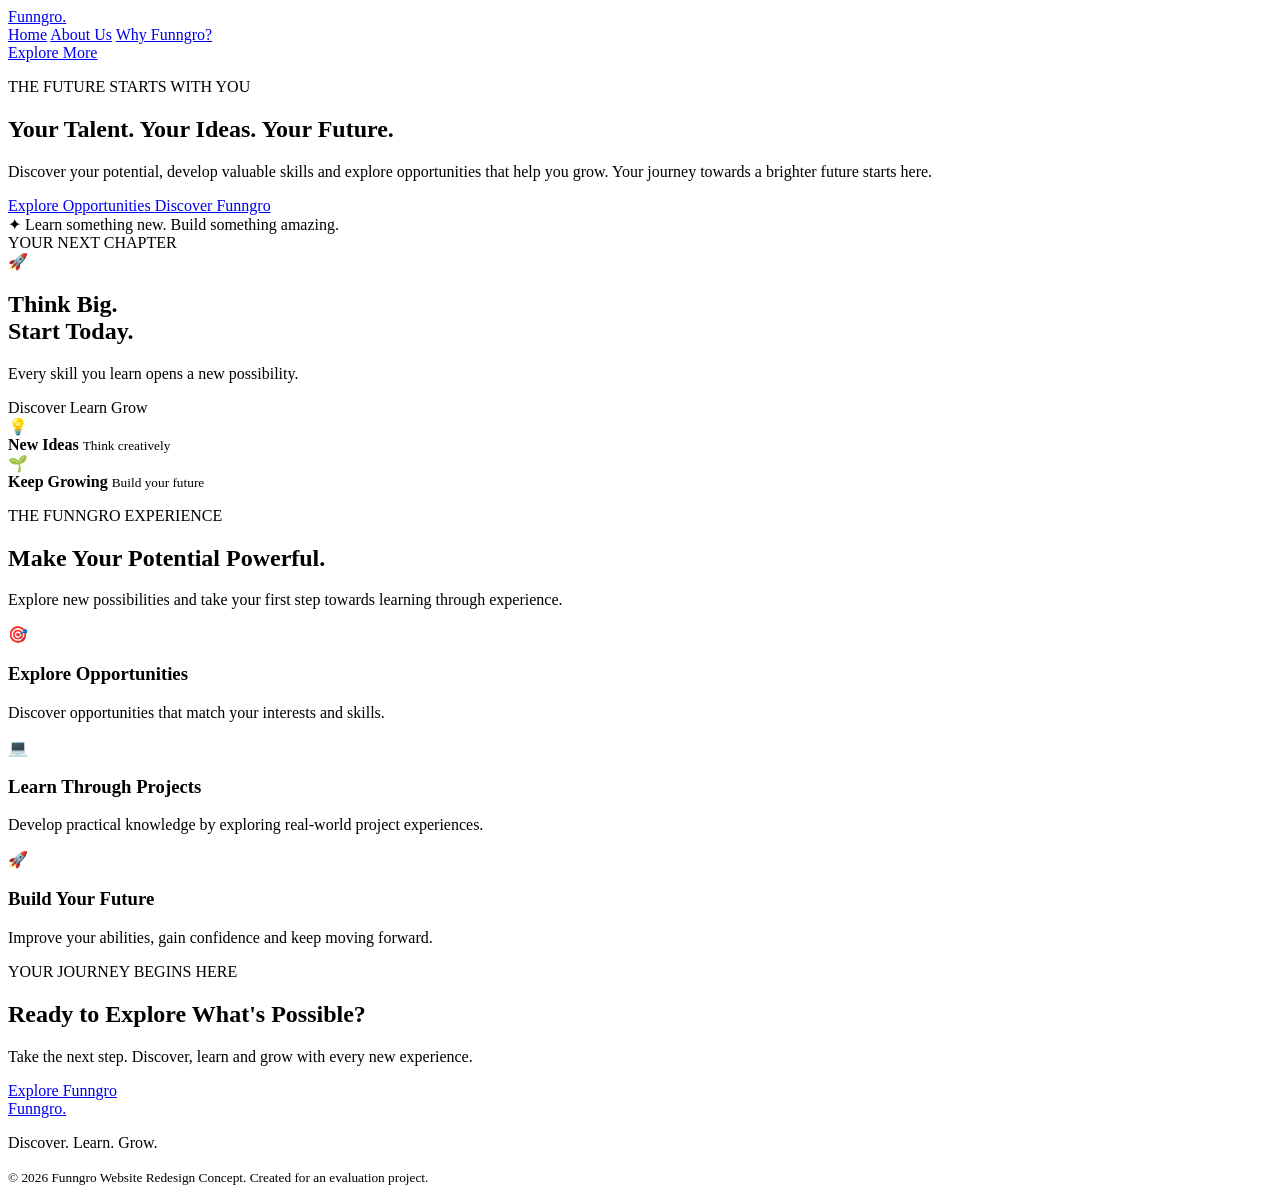
==== index.html @ 37bab3ff "Create index.html for Funngro website This HTML file serves as the main structure for the Funngro we" ====
<!DOCTYPE html>
<html lang="en">
<head>
  <meta charset="UTF-8">
  <meta name="viewport" content="width=device-width, initial-scale=1.0">

  <meta name="description" content="Discover Funngro. Explore skills, real-world projects and opportunities to learn and grow.">

  <meta name="keywords" content="Funngro, student projects, young talent, skill development, learning opportunities">

  <meta name="author" content="Funngro Website Redesign">

  <meta name="theme-color" content="#10152d">

  <title>Funngro | Discover. Learn. Grow.</title>

  <link rel="stylesheet" href="style.css">
</head>

<body>

  <!-- HEADER -->
  <header class="header">
    <div class="container nav-container">

      <a href="index.html" class="logo">
        Funngro<span>.</span>
      </a>

      <nav class="navigation">
        <a href="index.html" class="active">Home</a>
        <a href="about.html">About Us</a>
        <a href="#features">Why Funngro?</a>
      </nav>

      <a href="#features" class="nav-button">
        Explore More
      </a>

    </div>
  </header>


  <!-- HERO SECTION -->
  <main>

    <section class="hero">
      <div class="container hero-container">

        <div class="hero-content">

          <p class="eyebrow">
            THE FUTURE STARTS WITH YOU
          </p>

          <h1>
            Your Talent.
            Your Ideas.
            <span>Your Future.</span>
          </h1>

          <p class="hero-description">
            Discover your potential, develop valuable skills
            and explore opportunities that help you grow.
            Your journey towards a brighter future starts here.
          </p>

          <div class="hero-actions">
            <a href="#features" class="primary-button">
              Explore Opportunities
            </a>

            <a href="about.html" class="outline-button">
              Discover Funngro
            </a>
          </div>

          <div class="hero-note">
            <span>✦</span>
            Learn something new. Build something amazing.
          </div>

        </div>


        <div class="hero-visual">

          <div class="visual-glow"></div>

          <div class="main-visual-card">

            <div class="visual-top">
              <span class="visual-label">YOUR NEXT CHAPTER</span>
              <span class="visual-dot"></span>
            </div>

            <div class="visual-icon">
              🚀
            </div>

            <h2>
              Think Big.<br>
              Start Today.
            </h2>

            <p>
              Every skill you learn opens a new possibility.
            </p>

            <div class="visual-bottom">
              <span>Discover</span>
              <span>Learn</span>
              <span>Grow</span>
            </div>

          </div>

          <div class="floating-card floating-one">
            <span>💡</span>
            <div>
              <strong>New Ideas</strong>
              <small>Think creatively</small>
            </div>
          </div>

          <div class="floating-card floating-two">
            <span>🌱</span>
            <div>
              <strong>Keep Growing</strong>
              <small>Build your future</small>
            </div>
          </div>

        </div>

      </div>
    </section>


    <!-- FEATURES SECTION -->
    <section class="features section-padding" id="features">

      <div class="container">

        <div class="section-heading">
          <p class="eyebrow">THE FUNNGRO EXPERIENCE</p>

          <h2>
            Make Your Potential
            <span>Powerful.</span>
          </h2>

          <p>
            Explore new possibilities and take your first step
            towards learning through experience.
          </p>
        </div>


        <div class="feature-grid">

          <article class="feature-card">
            <div class="feature-icon">🎯</div>

            <h3>Explore Opportunities</h3>

            <p>
              Discover opportunities that match your
              interests and skills.
            </p>
          </article>


          <article class="feature-card">
            <div class="feature-icon">💻</div>

            <h3>Learn Through Projects</h3>

            <p>
              Develop practical knowledge by exploring
              real-world project experiences.
            </p>
          </article>


          <article class="feature-card">
            <div class="feature-icon">🚀</div>

            <h3>Build Your Future</h3>

            <p>
              Improve your abilities, gain confidence
              and keep moving forward.
            </p>
          </article>

        </div>

      </div>
    </section>


    <!-- CALL TO ACTION -->
    <section class="cta-section">

      <div class="container cta-content">

        <p class="eyebrow">YOUR JOURNEY BEGINS HERE</p>

        <h2>
          Ready to Explore
          What's Possible?
        </h2>

        <p>
          Take the next step. Discover, learn and grow
          with every new experience.
        </p>

        <a href="about.html" class="primary-button">
          Explore Funngro
        </a>

      </div>

    </section>

  </main>


  <!-- FOOTER -->
  <footer class="footer">

    <div class="container footer-content">

      <a href="index.html" class="logo">
        Funngro<span>.</span>
      </a>

      <p>
        Discover. Learn. Grow.
      </p>

      <small>
        © 2026 Funngro Website Redesign Concept.
        Created for an evaluation project.
      </small>

    </div>

  </footer>


  <script src="script.js"></script>

</body>
  </html>
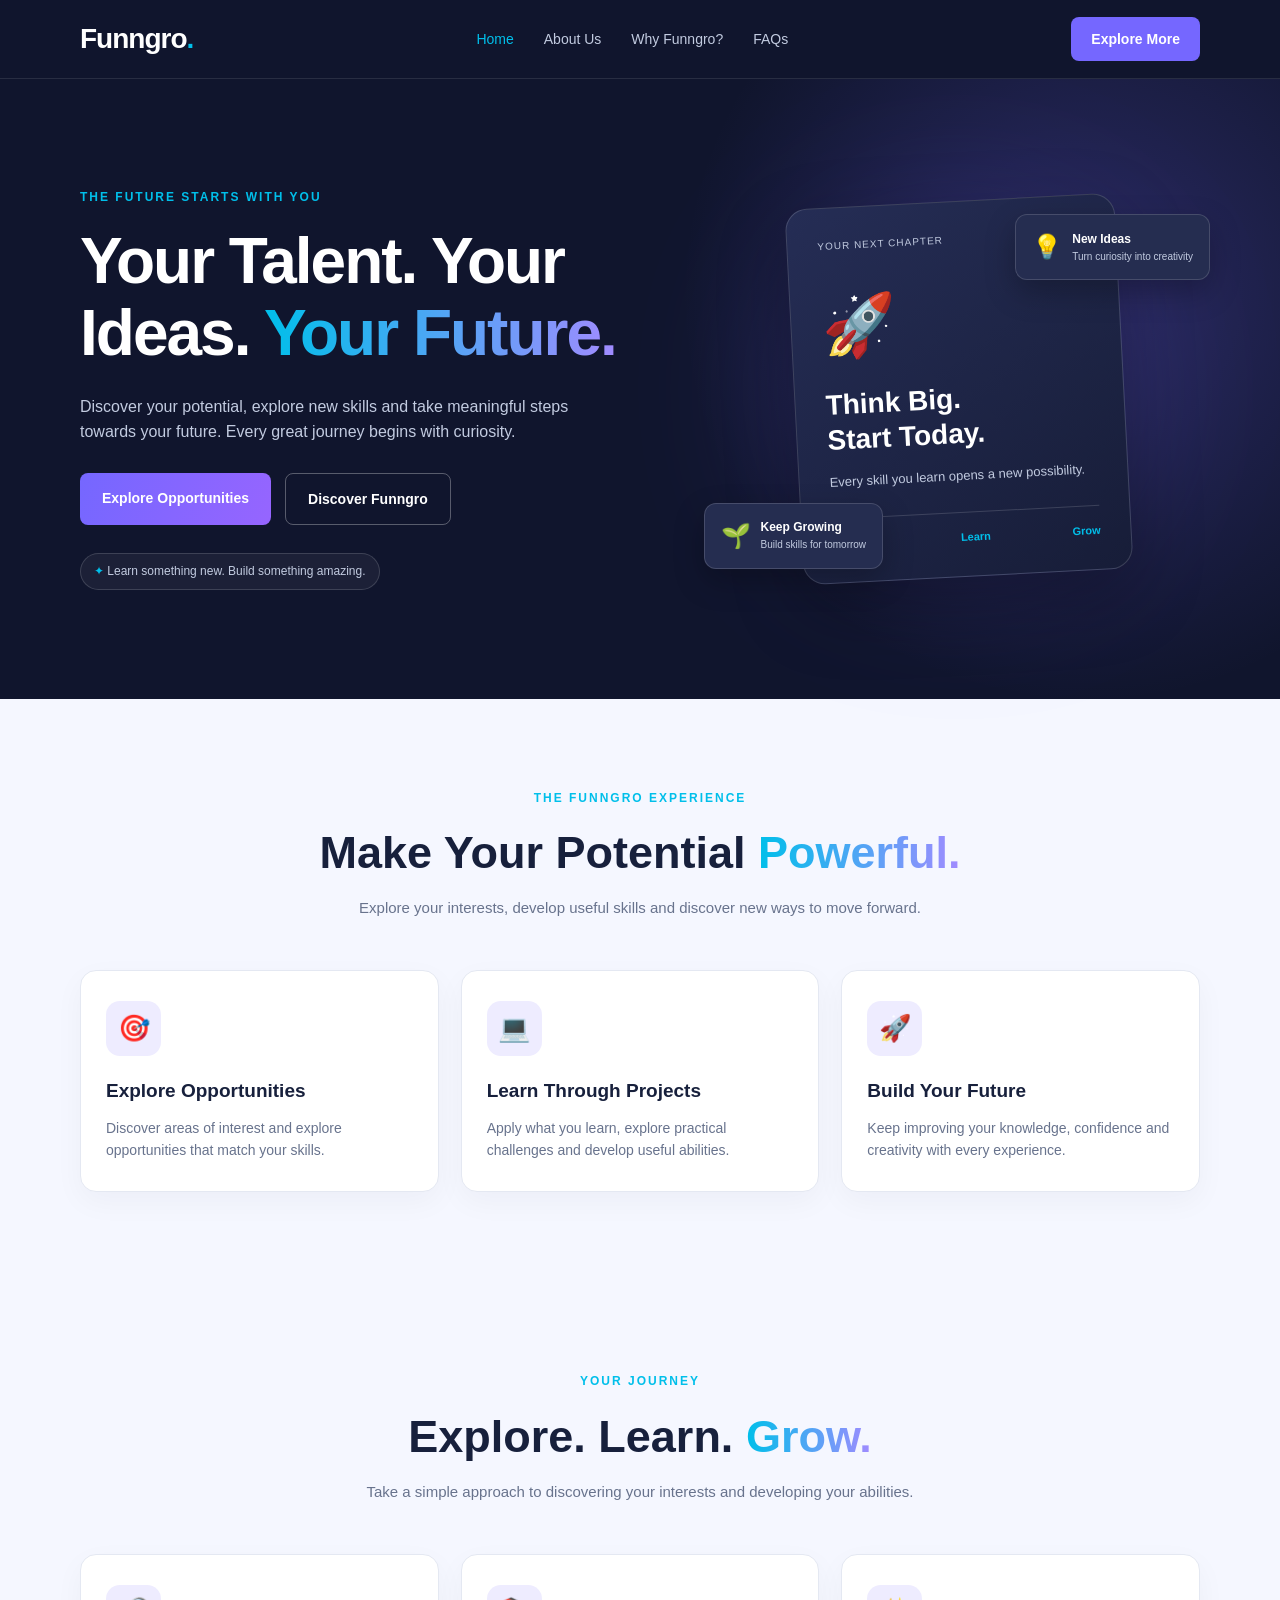
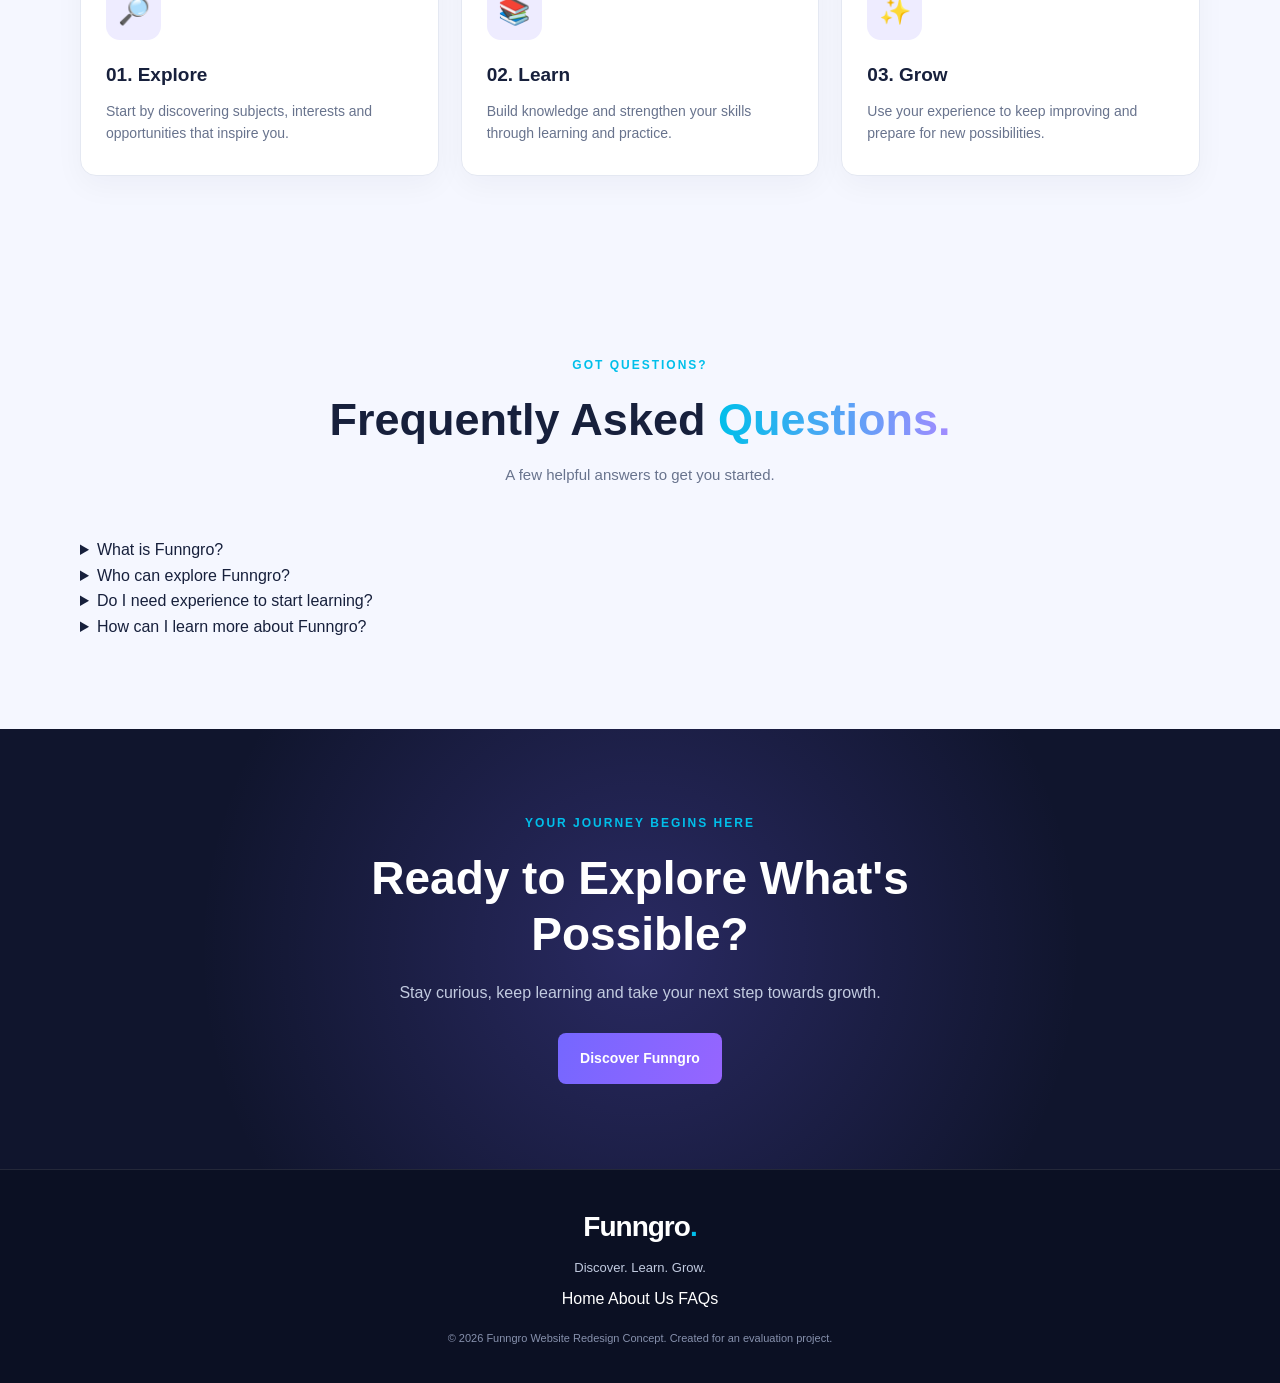
==== commit 0915d85d: "Revise index.html for SEO and content improvements Updated meta tags for better SEO and clarity. Rev" ====
--- a/index.html
+++ b/index.html
@@ -5,15 +5,14 @@
   <meta charset="UTF-8">
   <meta name="viewport" content="width=device-width, initial-scale=1.0">
 
-  <meta name="description" content="Discover Funngro. Explore skills, real-world projects and opportunities to learn and grow.">
-
-  <meta name="keywords" content="Funngro, student projects, young talent, skill development, learning opportunities">
-
-  <meta name="author" content="Funngro Website Redesign">
-
+  <meta name="description" content="Explore Funngro, discover skills, learn through projects and find opportunities to develop your potential.">
+
+  <meta name="keywords" content="Funngro, student opportunities, learn skills, student projects, skill development">
+
+  <meta name="author" content="Funngro Website Redesign Concept">
   <meta name="theme-color" content="#10152d">
 
-  <title>Funngro | Discover. Learn. Grow.</title>
+  <title>Funngro | Explore Skills, Learn and Grow</title>
 
   <link rel="stylesheet" href="style.css">
 </head>
@@ -28,10 +27,11 @@
         Funngro<span>.</span>
       </a>
 
-      <nav class="navigation">
+      <nav class="navigation" aria-label="Main navigation">
         <a href="index.html" class="active">Home</a>
         <a href="about.html">About Us</a>
         <a href="#features">Why Funngro?</a>
+        <a href="#faq">FAQs</a>
       </nav>
 
       <a href="#features" class="nav-button">
@@ -42,9 +42,9 @@
   </header>
 
 
-  <!-- HERO SECTION -->
   <main>
 
+    <!-- HERO SECTION -->
     <section class="hero">
       <div class="container hero-container">
 
@@ -61,12 +61,13 @@
           </h1>
 
           <p class="hero-description">
-            Discover your potential, develop valuable skills
-            and explore opportunities that help you grow.
-            Your journey towards a brighter future starts here.
+            Discover your potential, explore new skills
+            and take meaningful steps towards your future.
+            Every great journey begins with curiosity.
           </p>
 
           <div class="hero-actions">
+
             <a href="#features" class="primary-button">
               Explore Opportunities
             </a>
@@ -74,6 +75,7 @@
             <a href="about.html" class="outline-button">
               Discover Funngro
             </a>
+
           </div>
 
           <div class="hero-note">
@@ -95,7 +97,7 @@
               <span class="visual-dot"></span>
             </div>
 
-            <div class="visual-icon">
+            <div class="visual-icon" aria-hidden="true">
               🚀
             </div>
 
@@ -117,18 +119,18 @@
           </div>
 
           <div class="floating-card floating-one">
-            <span>💡</span>
+            <span aria-hidden="true">💡</span>
             <div>
               <strong>New Ideas</strong>
-              <small>Think creatively</small>
+              <small>Turn curiosity into creativity</small>
             </div>
           </div>
 
           <div class="floating-card floating-two">
-            <span>🌱</span>
+            <span aria-hidden="true">🌱</span>
             <div>
               <strong>Keep Growing</strong>
-              <small>Build your future</small>
+              <small>Build skills for tomorrow</small>
             </div>
           </div>
 
@@ -144,6 +146,7 @@
       <div class="container">
 
         <div class="section-heading">
+
           <p class="eyebrow">THE FUNNGRO EXPERIENCE</p>
 
           <h2>
@@ -152,56 +155,187 @@
           </h2>
 
           <p>
-            Explore new possibilities and take your first step
-            towards learning through experience.
-          </p>
+            Explore your interests, develop useful skills
+            and discover new ways to move forward.
+          </p>
+
         </div>
 
 
         <div class="feature-grid">
 
           <article class="feature-card">
-            <div class="feature-icon">🎯</div>
+
+            <div class="feature-icon" aria-hidden="true">🎯</div>
 
             <h3>Explore Opportunities</h3>
 
             <p>
-              Discover opportunities that match your
-              interests and skills.
-            </p>
-          </article>
-
-
-          <article class="feature-card">
-            <div class="feature-icon">💻</div>
+              Discover areas of interest and explore
+              opportunities that match your skills.
+            </p>
+
+          </article>
+
+
+          <article class="feature-card">
+
+            <div class="feature-icon" aria-hidden="true">💻</div>
 
             <h3>Learn Through Projects</h3>
 
             <p>
-              Develop practical knowledge by exploring
-              real-world project experiences.
-            </p>
-          </article>
-
-
-          <article class="feature-card">
-            <div class="feature-icon">🚀</div>
+              Apply what you learn, explore practical
+              challenges and develop useful abilities.
+            </p>
+
+          </article>
+
+
+          <article class="feature-card">
+
+            <div class="feature-icon" aria-hidden="true">🚀</div>
 
             <h3>Build Your Future</h3>
 
             <p>
-              Improve your abilities, gain confidence
-              and keep moving forward.
-            </p>
-          </article>
-
-        </div>
-
-      </div>
-    </section>
-
-
-    <!-- CALL TO ACTION -->
+              Keep improving your knowledge, confidence
+              and creativity with every experience.
+            </p>
+
+          </article>
+
+        </div>
+
+      </div>
+    </section>
+
+
+    <!-- HOW IT WORKS -->
+    <section class="features section-padding" id="journey">
+
+      <div class="container">
+
+        <div class="section-heading">
+
+          <p class="eyebrow">YOUR JOURNEY</p>
+
+          <h2>
+            Explore. Learn.
+            <span>Grow.</span>
+          </h2>
+
+          <p>
+            Take a simple approach to discovering
+            your interests and developing your abilities.
+          </p>
+
+        </div>
+
+        <div class="feature-grid">
+
+          <article class="feature-card">
+            <div class="feature-icon" aria-hidden="true">🔎</div>
+            <h3>01. Explore</h3>
+            <p>
+              Start by discovering subjects, interests
+              and opportunities that inspire you.
+            </p>
+          </article>
+
+          <article class="feature-card">
+            <div class="feature-icon" aria-hidden="true">📚</div>
+            <h3>02. Learn</h3>
+            <p>
+              Build knowledge and strengthen your
+              skills through learning and practice.
+            </p>
+          </article>
+
+          <article class="feature-card">
+            <div class="feature-icon" aria-hidden="true">✨</div>
+            <h3>03. Grow</h3>
+            <p>
+              Use your experience to keep improving
+              and prepare for new possibilities.
+            </p>
+          </article>
+
+        </div>
+
+      </div>
+
+    </section>
+
+
+    <!-- FAQ SECTION -->
+    <section class="faq-section section-padding" id="faq">
+
+      <div class="container">
+
+        <div class="section-heading">
+
+          <p class="eyebrow">GOT QUESTIONS?</p>
+
+          <h2>
+            Frequently Asked
+            <span>Questions.</span>
+          </h2>
+
+          <p>
+            A few helpful answers to get you started.
+          </p>
+
+        </div>
+
+
+        <div class="faq-list">
+
+          <details class="faq-item">
+            <summary>What is Funngro?</summary>
+            <p>
+              Funngro is a platform focused on connecting
+              young talent with opportunities to learn
+              and explore projects. Visit its official
+              website for current platform details.
+            </p>
+          </details>
+
+          <details class="faq-item">
+            <summary>Who can explore Funngro?</summary>
+            <p>
+              Eligibility depends on the platform's
+              current rules and age requirements.
+              Check the official terms before registering.
+            </p>
+          </details>
+
+          <details class="faq-item">
+            <summary>Do I need experience to start learning?</summary>
+            <p>
+              You can begin by exploring your interests
+              and developing your skills. Always review
+              the requirements of individual opportunities.
+            </p>
+          </details>
+
+          <details class="faq-item">
+            <summary>How can I learn more about Funngro?</summary>
+            <p>
+              Visit the official Funngro website to
+              learn about its features, opportunities
+              and latest updates.
+            </p>
+          </details>
+
+        </div>
+
+      </div>
+
+    </section>
+
+
+    <!-- CTA SECTION -->
     <section class="cta-section">
 
       <div class="container cta-content">
@@ -214,12 +348,12 @@
         </h2>
 
         <p>
-          Take the next step. Discover, learn and grow
-          with every new experience.
+          Stay curious, keep learning and take
+          your next step towards growth.
         </p>
 
         <a href="about.html" class="primary-button">
-          Explore Funngro
+          Discover Funngro
         </a>
 
       </div>
@@ -238,9 +372,13 @@
         Funngro<span>.</span>
       </a>
 
-      <p>
-        Discover. Learn. Grow.
-      </p>
+      <p>Discover. Learn. Grow.</p>
+
+      <div class="footer-links">
+        <a href="index.html">Home</a>
+        <a href="about.html">About Us</a>
+        <a href="#faq">FAQs</a>
+      </div>
 
       <small>
         © 2026 Funngro Website Redesign Concept.
--- a/style.css
+++ b/style.css
@@ -0,0 +1,589 @@
+
+/* =================================
+   FUNNGRO WEBSITE REVAMP
+   PREMIUM LIGHT + DARK DESIGN
+================================= */
+
+:root {
+  --dark: #10152d;
+  --dark-light: #191f3c;
+  --purple: #7567ff;
+  --blue: #00bfeA;
+  --light: #f5f7ff;
+  --white: #ffffff;
+  --text: #17203c;
+  --muted: #68738d;
+  --border: #e4e8f2;
+}
+
+* {
+  margin: 0;
+  padding: 0;
+  box-sizing: border-box;
+}
+
+html {
+  scroll-behavior: smooth;
+}
+
+body {
+  font-family: Arial, Helvetica, sans-serif;
+  background: var(--light);
+  color: var(--text);
+  line-height: 1.6;
+  overflow-x: hidden;
+}
+
+a {
+  color: inherit;
+  text-decoration: none;
+}
+
+.container {
+  width: 90%;
+  max-width: 1120px;
+  margin: auto;
+}
+
+/* HEADER */
+
+.header {
+  background: var(--dark);
+  border-bottom: 1px solid rgba(255,255,255,.1);
+  position: relative;
+  z-index: 10;
+}
+
+.nav-container {
+  min-height: 78px;
+  display: flex;
+  justify-content: space-between;
+  align-items: center;
+  gap: 20px;
+}
+
+.logo {
+  color: var(--white);
+  font-size: 28px;
+  font-weight: 800;
+  letter-spacing: -1px;
+}
+
+.logo span {
+  color: var(--blue);
+}
+
+.navigation {
+  display: flex;
+  align-items: center;
+  gap: 30px;
+}
+
+.navigation a {
+  color: #c2cbe0;
+  font-size: 14px;
+  transition: .3s;
+}
+
+.navigation a:hover,
+.navigation a.active {
+  color: var(--blue);
+}
+
+.nav-button {
+  background: var(--purple);
+  color: var(--white);
+  padding: 11px 20px;
+  border-radius: 8px;
+  font-size: 14px;
+  font-weight: bold;
+  transition: .3s;
+}
+
+.nav-button:hover {
+  background: #9187ff;
+  transform: translateY(-2px);
+}
+
+/* HERO */
+
+.hero {
+  padding: 100px 0;
+  color: var(--white);
+  background:
+    radial-gradient(
+      circle at 85% 35%,
+      rgba(117,103,255,.25),
+      transparent 35%
+    ),
+    var(--dark);
+}
+
+.hero-container {
+  display: grid;
+  grid-template-columns: 1.1fr .9fr;
+  align-items: center;
+  gap: 50px;
+}
+
+.eyebrow {
+  color: var(--blue);
+  font-size: 12px;
+  font-weight: bold;
+  letter-spacing: 2px;
+  margin-bottom: 18px;
+}
+
+.hero-content h1 {
+  color: var(--white);
+  font-size: clamp(40px, 5vw, 65px);
+  line-height: 1.13;
+  letter-spacing: -2px;
+}
+
+.hero-content h1 span,
+.section-heading h2 span {
+  background: linear-gradient(90deg, var(--blue), #a18bff);
+  background-clip: text;
+  -webkit-background-clip: text;
+  -webkit-text-fill-color: transparent;
+}
+
+.hero-description {
+  color: #c2cbe0;
+  max-width: 520px;
+  margin: 24px 0;
+  font-size: 16px;
+}
+
+.hero-actions {
+  display: flex;
+  flex-wrap: wrap;
+  gap: 14px;
+  margin-top: 28px;
+}
+
+.primary-button,
+.outline-button {
+  display: inline-block;
+  padding: 14px 22px;
+  border-radius: 8px;
+  font-size: 14px;
+  font-weight: bold;
+  transition: .3s;
+}
+
+.primary-button {
+  background: linear-gradient(110deg, var(--purple), #9665ff);
+  color: var(--white);
+}
+
+.primary-button:hover {
+  transform: translateY(-3px);
+  box-shadow: 0 10px 25px rgba(117,103,255,.3);
+}
+
+.outline-button {
+  color: var(--white);
+  border: 1px solid rgba(255,255,255,.3);
+}
+
+.outline-button:hover {
+  border-color: var(--blue);
+  color: var(--blue);
+}
+
+.hero-note {
+  display: inline-block;
+  margin-top: 28px;
+  padding: 8px 13px;
+  border-radius: 30px;
+  border: 1px solid rgba(255,255,255,.15);
+  color: #c2cbe0;
+  font-size: 12px;
+  background: rgba(255,255,255,.05);
+}
+
+.hero-note span {
+  color: var(--blue);
+}
+
+/* HERO VISUAL */
+
+.hero-visual {
+  min-height: 420px;
+  position: relative;
+  display: flex;
+  justify-content: center;
+  align-items: center;
+}
+
+.visual-glow {
+  position: absolute;
+  width: 280px;
+  height: 280px;
+  background: var(--purple);
+  filter: blur(100px);
+  opacity: .35;
+  border-radius: 50%;
+}
+
+.main-visual-card {
+  position: relative;
+  z-index: 1;
+  width: 330px;
+  padding: 30px;
+  border-radius: 22px;
+  border: 1px solid rgba(255,255,255,.15);
+  background: linear-gradient(145deg, #252d55, #171d38);
+  box-shadow: 0 25px 70px rgba(0,0,0,.3);
+  transform: rotate(-3deg);
+}
+
+.visual-top,
+.visual-bottom {
+  display: flex;
+  justify-content: space-between;
+  align-items: center;
+}
+
+.visual-label {
+  font-size: 10px;
+  color: #c2cbe0;
+  letter-spacing: 1px;
+}
+
+.visual-dot {
+  width: 9px;
+  height: 9px;
+  background: #38e6a5;
+  border-radius: 50%;
+}
+
+.visual-icon {
+  font-size: 60px;
+  margin: 25px 0 12px;
+}
+
+.main-visual-card h2 {
+  color: var(--white);
+  font-size: 28px;
+  line-height: 1.25;
+}
+
+.main-visual-card p {
+  color: #c2cbe0;
+  font-size: 13px;
+  margin: 15px 0 25px;
+}
+
+.visual-bottom {
+  border-top: 1px solid rgba(255,255,255,.15);
+  padding-top: 16px;
+  color: var(--blue);
+  font-size: 11px;
+  font-weight: bold;
+}
+
+.floating-card {
+  position: absolute;
+  z-index: 2;
+  display: flex;
+  align-items: center;
+  gap: 10px;
+  padding: 13px 16px;
+  background: #252d50;
+  color: var(--white);
+  border: 1px solid rgba(255,255,255,.15);
+  border-radius: 12px;
+  box-shadow: 0 12px 30px rgba(0,0,0,.25);
+}
+
+.floating-card > span {
+  font-size: 24px;
+}
+
+.floating-card strong,
+.floating-card small {
+  display: block;
+}
+
+.floating-card strong {
+  font-size: 12px;
+}
+
+.floating-card small {
+  font-size: 10px;
+  color: #c2cbe0;
+}
+
+.floating-one {
+  top: 35px;
+  right: -10px;
+}
+
+.floating-two {
+  bottom: 30px;
+  left: -15px;
+}
+
+/* LIGHT SECTIONS */
+
+.section-padding {
+  padding: 90px 0;
+}
+
+.features {
+  background: var(--light);
+}
+
+.section-heading {
+  max-width: 650px;
+  text-align: center;
+  margin: 0 auto 50px;
+}
+
+.section-heading h2 {
+  color: var(--text);
+  font-size: clamp(32px, 4vw, 45px);
+  line-height: 1.2;
+  margin-bottom: 16px;
+}
+
+.section-heading > p:last-child {
+  color: var(--muted);
+  font-size: 15px;
+}
+
+.feature-grid {
+  display: grid;
+  grid-template-columns: repeat(3, 1fr);
+  gap: 22px;
+}
+
+.feature-card {
+  padding: 30px 25px;
+  background: var(--white);
+  border: 1px solid var(--border);
+  border-radius: 16px;
+  box-shadow: 0 10px 30px rgba(23,32,60,.04);
+  transition: .3s;
+  opacity: 0;
+  transform: translateY(20px);
+}
+
+.feature-card.visible {
+  opacity: 1;
+  transform: translateY(0);
+}
+
+.feature-card:hover {
+  transform: translateY(-7px);
+  border-color: var(--purple);
+  box-shadow: 0 15px 35px rgba(23,32,60,.09);
+}
+
+.feature-icon {
+  width: 55px;
+  height: 55px;
+  display: grid;
+  place-items: center;
+  border-radius: 14px;
+  background: #eeecff;
+  font-size: 26px;
+  margin-bottom: 20px;
+}
+
+.feature-card h3 {
+  color: var(--text);
+  font-size: 19px;
+  margin-bottom: 10px;
+}
+
+.feature-card p {
+  color: var(--muted);
+  font-size: 14px;
+}
+
+/* CALL TO ACTION */
+
+.cta-section {
+  padding: 85px 0;
+  text-align: center;
+  color: var(--white);
+  background:
+    radial-gradient(circle at center, rgba(117,103,255,.25), transparent 65%),
+    var(--dark);
+}
+
+.cta-content {
+  max-width: 700px;
+}
+
+.cta-content h2 {
+  color: var(--white);
+  font-size: clamp(32px, 4vw, 46px);
+  line-height: 1.2;
+  margin-bottom: 18px;
+}
+
+.cta-content > p:not(.eyebrow) {
+  color: #c2cbe0;
+  margin-bottom: 28px;
+}
+
+/* FOOTER */
+
+.footer {
+  padding: 35px 0;
+  background: #0b1023;
+  color: var(--white);
+  border-top: 1px solid rgba(255,255,255,.1);
+}
+
+.footer-content {
+  display: flex;
+  flex-direction: column;
+  align-items: center;
+  text-align: center;
+  gap: 8px;
+}
+
+.footer-content p {
+  color: #c2cbe0;
+  font-size: 13px;
+}
+
+.footer-content small {
+  color: #8791ad;
+  font-size: 11px;
+  margin-top: 10px;
+}
+
+/* ACCESSIBILITY */
+
+a:focus-visible {
+  outline: 3px solid var(--blue);
+  outline-offset: 4px;
+}
+
+/* REDUCED MOTION */
+
+@media (prefers-reduced-motion: reduce) {
+  *,
+  *::before,
+  *::after {
+    scroll-behavior: auto !important;
+    transition-duration: .01ms !important;
+    animation-duration: .01ms !important;
+  }
+}
+
+/* RESPONSIVE */
+
+@media (max-width: 850px) {
+  .hero-container {
+    grid-template-columns: 1fr;
+    gap: 35px;
+  }
+
+  .hero-content {
+    text-align: center;
+  }
+
+  .hero-description {
+    margin-left: auto;
+    margin-right: auto;
+  }
+
+  .hero-actions {
+    justify-content: center;
+  }
+
+  .hero-visual {
+    width: 100%;
+    max-width: 500px;
+    margin: auto;
+  }
+
+  .feature-grid {
+    grid-template-columns: 1fr;
+  }
+
+  .navigation {
+    gap: 16px;
+  }
+}
+
+@media (max-width: 600px) {
+  .nav-container {
+    min-height: auto;
+    padding: 17px 0;
+    flex-wrap: wrap;
+  }
+
+  .logo {
+    font-size: 25px;
+  }
+
+  .navigation {
+    order: 3;
+    width: 100%;
+    justify-content: center;
+    gap: 20px;
+  }
+
+  .navigation a {
+    font-size: 12px;
+  }
+
+  .nav-button {
+    padding: 9px 13px;
+    font-size: 12px;
+  }
+
+  .hero {
+    padding: 65px 0;
+  }
+
+  .hero-content h1 {
+    font-size: 42px;
+  }
+
+  .hero-description {
+    font-size: 14px;
+  }
+
+  .hero-visual {
+    min-height: 360px;
+  }
+
+  .main-visual-card {
+    width: 270px;
+    padding: 24px;
+  }
+
+  .main-visual-card h2 {
+    font-size: 25px;
+  }
+
+  .floating-one {
+    right: -4px;
+  }
+
+  .floating-two {
+    left: -4px;
+  }
+
+  .section-padding {
+    padding: 70px 0;
+  }
+
+  .feature-card {
+    padding: 26px 22px;
+  }
+
+  .cta-section {
+    padding: 65px 0;
+  }
+  }
